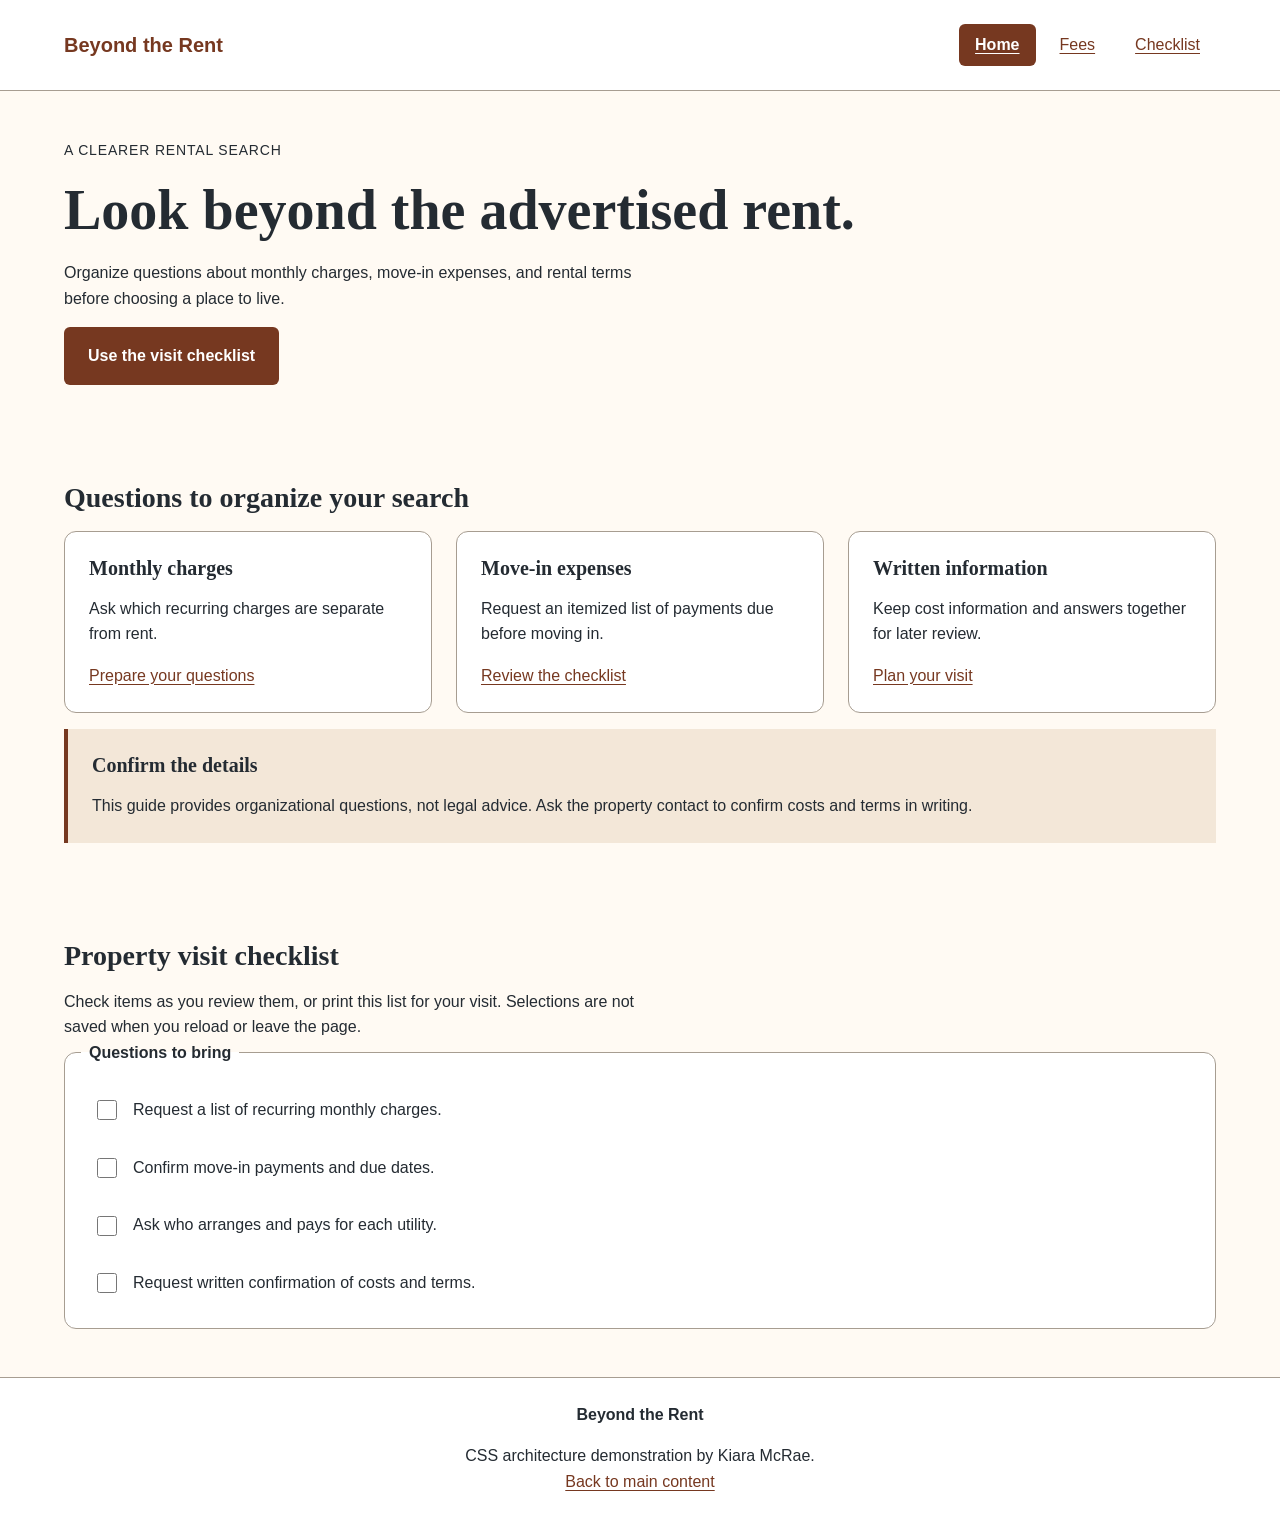
==== index.html @ f8d454f8 "Simplify capstone CSS architecture and component demo" ====
<!doctype html>
<html lang="en">
<head>
  <meta charset="utf-8">
  <meta name="viewport" content="width=device-width, initial-scale=1">
  <meta name="description"
        content="Beyond the Rent helps renters organize questions about housing costs and prepare for property visits.">
  <title>Beyond the Rent | Housing Guide</title>
  <link rel="stylesheet" href="css/styles.css">
</head>
<body>
  <a class="skip-link" href="#main">Skip to main content</a>

  <header class="site-header">
    <div class="container cluster">
      <a class="site-logo" href="index.html">Beyond the Rent</a>
      <nav aria-label="Main navigation">
        <ul class="nav-list">
          <li><a href="index.html" aria-current="page">Home</a></li>
          <li><a href="#fees">Fees</a></li>
          <li><a href="#checklist">Checklist</a></li>
        </ul>
      </nav>
    </div>
  </header>

  <main id="main" class="container" tabindex="-1">
    <section class="hero stack" aria-labelledby="hero-title">
      <p class="u-uppercase">A clearer rental search</p>
      <h1 id="hero-title">Look beyond the advertised rent.</h1>
      <p class="u-measure">
        Organize questions about monthly charges, move-in expenses,
        and rental terms before choosing a place to live.
      </p>
      <a class="button" href="#checklist">Use the visit checklist</a>
    </section>

    <section id="fees" class="section stack" aria-labelledby="fees-title">
      <h2 id="fees-title">Questions to organize your search</h2>

      <div class="card-grid">
        <article class="card">
          <h3>Monthly charges</h3>
          <p>Ask which recurring charges are separate from rent.</p>
          <a href="#checklist">Prepare your questions</a>
        </article>

        <article class="card">
          <h3>Move-in expenses</h3>
          <p>Request an itemized list of payments due before moving in.</p>
          <a href="#checklist">Review the checklist</a>
        </article>

        <article class="card">
          <h3>Written information</h3>
          <p>Keep cost information and answers together for later review.</p>
          <a href="#checklist">Plan your visit</a>
        </article>
      </div>

      <aside class="callout stack" aria-labelledby="notice-title">
        <h3 id="notice-title">Confirm the details</h3>
        <p>
          This guide provides organizational questions, not legal advice.
          Ask the property contact to confirm costs and terms in writing.
        </p>
      </aside>
    </section>

    <section id="checklist" class="section stack"
             aria-labelledby="checklist-title">
      <h2 id="checklist-title">Property visit checklist</h2>
      <p id="checklist-help" class="u-measure">
        Check items as you review them, or print this list for your visit.
        Selections are not saved when you reload or leave the page.
      </p>

      <fieldset class="checklist" aria-describedby="checklist-help">
        <legend>Questions to bring</legend>

        <label class="checklist__item">
          <input type="checkbox" name="visit" value="monthly">
          <span>Request a list of recurring monthly charges.</span>
        </label>

        <label class="checklist__item">
          <input type="checkbox" name="visit" value="move-in">
          <span>Confirm move-in payments and due dates.</span>
        </label>

        <label class="checklist__item">
          <input type="checkbox" name="visit" value="utilities">
          <span>Ask who arranges and pays for each utility.</span>
        </label>

        <label class="checklist__item">
          <input type="checkbox" name="visit" value="written">
          <span>Request written confirmation of costs and terms.</span>
        </label>
      </fieldset>
    </section>
  </main>

  <footer class="site-footer u-text-center">
    <div class="container stack">
      <p><strong>Beyond the Rent</strong></p>
      <p>CSS architecture demonstration by Kiara McRae.</p>
      <a href="#main">Back to main content</a>
    </div>
  </footer>
</body>
</html>
---- css/styles.css ----
/* Beyond the Rent | Kiara McRae */
@layer reset, base, layout, components, utilities, states, overrides, print;

/* RESET */
@layer reset {
  *,
  *::before,
  *::after {
    box-sizing: border-box;
  }

  body, h1, h2, h3, p {
    margin: 0;
  }

  input {
    font: inherit;
  }
}

/* BASE: shared tokens and document defaults */
@layer base {
  :root {
    --color-background: #fffaf3;
    --color-surface: #ffffff;
    --color-text: #242b32;
    --color-brand: #763820;
    --color-brand-hover: #542716;
    --color-border: #a79d91;
    --color-highlight: #f3e7d8;
    --color-complete: #e8f1e9;
    --color-focus: #005fcc;

    --font-body: Arial, Helvetica, sans-serif;
    --font-heading: Georgia, "Times New Roman", serif;
    --text-body: 1rem;
    --text-small: 0.875rem;
    --text-title: clamp(2rem, 1.5rem + 2.5vw, 3.5rem);

    --space-small: 0.5rem;
    --space-medium: 1rem;
    --space-large: 1.5rem;
    --space-section: 3rem;

    --radius-small: 0.375rem;
    --radius-card: 0.75rem;
    --border-width: 1px;
    --container-width: 72rem;
    --measure: 65ch;
    --focus-width: 3px;
    --focus-offset: 3px;
  }

  body {
    background: var(--color-background);
    color: var(--color-text);
    font: var(--text-body)/1.6 var(--font-body);
    overflow-wrap: anywhere;
  }

  h1, h2, h3 {
    font-family: var(--font-heading);
    line-height: 1.2;
  }

  h1 {
    font-size: var(--text-title);
  }

  h2 {
    font-size: 1.75rem;
  }

  h3 {
    font-size: 1.25rem;
  }

  a {
    color: var(--color-brand);
    text-underline-offset: 0.2em;
  }
}

/* LAYOUT: containers, spacing, and responsive composition */
@layer layout {
  .container {
    width: min(calc(100% - 2rem), var(--container-width));
    margin-inline: auto;
  }

  .stack > * + * {
    margin-block-start: var(--space-medium);
  }

  .cluster {
    display: flex;
    flex-wrap: wrap;
    align-items: center;
    justify-content: space-between;
    gap: var(--space-medium);
  }

  .hero,
  .section {
    padding-block: var(--space-section);
  }

  .card-grid {
    display: grid;
    grid-template-columns:
      repeat(auto-fit, minmax(min(100%, 18rem), 1fr));
    gap: var(--space-large);
  }
}

/* COMPONENTS: navigation, button, card, callout, checklist */
@layer components {
  .site-header,
  .site-footer {
    padding-block: var(--space-large);
    background: var(--color-surface);
  }

  .site-header {
    border-bottom: var(--border-width) solid var(--color-border);
  }

  .site-footer {
    border-top: var(--border-width) solid var(--color-border);
  }

  .site-logo {
    font-size: 1.25rem;
    font-weight: bold;
    text-decoration: none;
  }

  .nav-list {
    display: flex;
    flex-wrap: wrap;
    gap: var(--space-small);
    margin: 0;
    padding: 0;
    list-style: none;
  }

  .nav-list a {
    display: inline-block;
    padding: var(--space-small) var(--space-medium);
    border-radius: var(--radius-small);
  }

  .button {
    display: inline-block;
    padding: var(--space-medium) var(--space-large);
    border-radius: var(--radius-small);
    background: var(--color-brand);
    color: var(--color-surface);
    font-weight: bold;
    text-decoration: none;
  }

  .card {
    /* Component-scoped properties */
    --card-padding: var(--space-large);
    --card-background: var(--color-surface);

    display: flex;
    flex-direction: column;
    align-items: flex-start;
    gap: var(--space-medium);
    min-width: 0;
    padding: var(--card-padding);
    border: var(--border-width) solid var(--color-border);
    border-radius: var(--radius-card);
    background: var(--card-background);
  }

  .card a {
    margin-block-start: auto;
  }

  .callout {
    padding: var(--space-large);
    border-inline-start: 4px solid var(--color-brand);
    background: var(--color-highlight);
  }

  .checklist {
    min-width: 0;
    margin: 0;
    padding: var(--space-medium);
    border: var(--border-width) solid var(--color-border);
    border-radius: var(--radius-card);
    background: var(--color-surface);
  }

  .checklist legend {
    padding-inline: var(--space-small);
    font-weight: bold;
  }

  .checklist__item {
    display: flex;
    align-items: flex-start;
    gap: var(--space-medium);
    padding: var(--space-medium);
    cursor: pointer;
  }

  .checklist__item input {
    flex-shrink: 0;
    width: 1.25rem;
    height: 1.25rem;
    margin: 0.2rem 0 0;
    accent-color: var(--color-brand);
  }

  .skip-link {
    position: absolute;
    top: var(--space-small);
    left: var(--space-small);
    padding: var(--space-medium);
    transform: translateY(-200%);
    background: var(--color-surface);
    z-index: 1;
  }
}

/* UTILITIES: each has a single purpose */
@layer utilities {
  .u-measure {
    max-width: var(--measure);
  }

  .u-uppercase {
    font-size: var(--text-small);
    text-transform: uppercase;
    letter-spacing: 0.06em;
  }

  .u-text-center {
    text-align: center;
  }
}

/* STATES: hover, focus, current page, and checked */
@layer states {
  a:hover {
    text-decoration-thickness: 0.15em;
  }

  .nav-list a:hover {
    background: var(--color-highlight);
  }

  .button:hover {
    background: var(--color-brand-hover);
    text-decoration: underline;
  }

  :focus-visible {
    outline: var(--focus-width) solid var(--color-focus);
    outline-offset: var(--focus-offset);
  }

  .skip-link:focus {
    transform: translateY(0);
  }

  .nav-list a[aria-current="page"] {
    background: var(--color-brand);
    color: var(--color-surface);
    font-weight: bold;
    text-decoration: underline;
  }

  .checklist__item input:checked + span {
    background: var(--color-complete);
    font-weight: bold;
    text-decoration: line-through;
  }
}

/* OVERRIDES: reserve for documented exceptions */
@layer overrides {
  /* None currently needed. */
}

/* PRINT: keep the checklist and supporting text readable */
@layer print {
  @media print {
    body {
      background: white;
      color: black;
      font-size: 11pt;
    }

    .site-header,
    .site-footer,
    .skip-link,
    .button {
      display: none;
    }

    .container {
      width: 100%;
      max-width: none;
    }

    .hero,
    .section {
      padding-block: var(--space-medium);
    }

    h1 {
      font-size: 24pt;
    }

    h1, h2, h3 {
      break-after: avoid;
    }

    .card-grid {
      display: block;
    }

    .card,
    .callout,
    .checklist {
      background: white;
      border: 1px solid black;
    }

    .card {
      margin-block-end: var(--space-medium);
    }

    .card,
    .callout,
    .checklist__item {
      break-inside: avoid;
    }

    .checklist__item input:checked + span {
      background: white;
    }

    a {
      color: black;
    }
  }
}
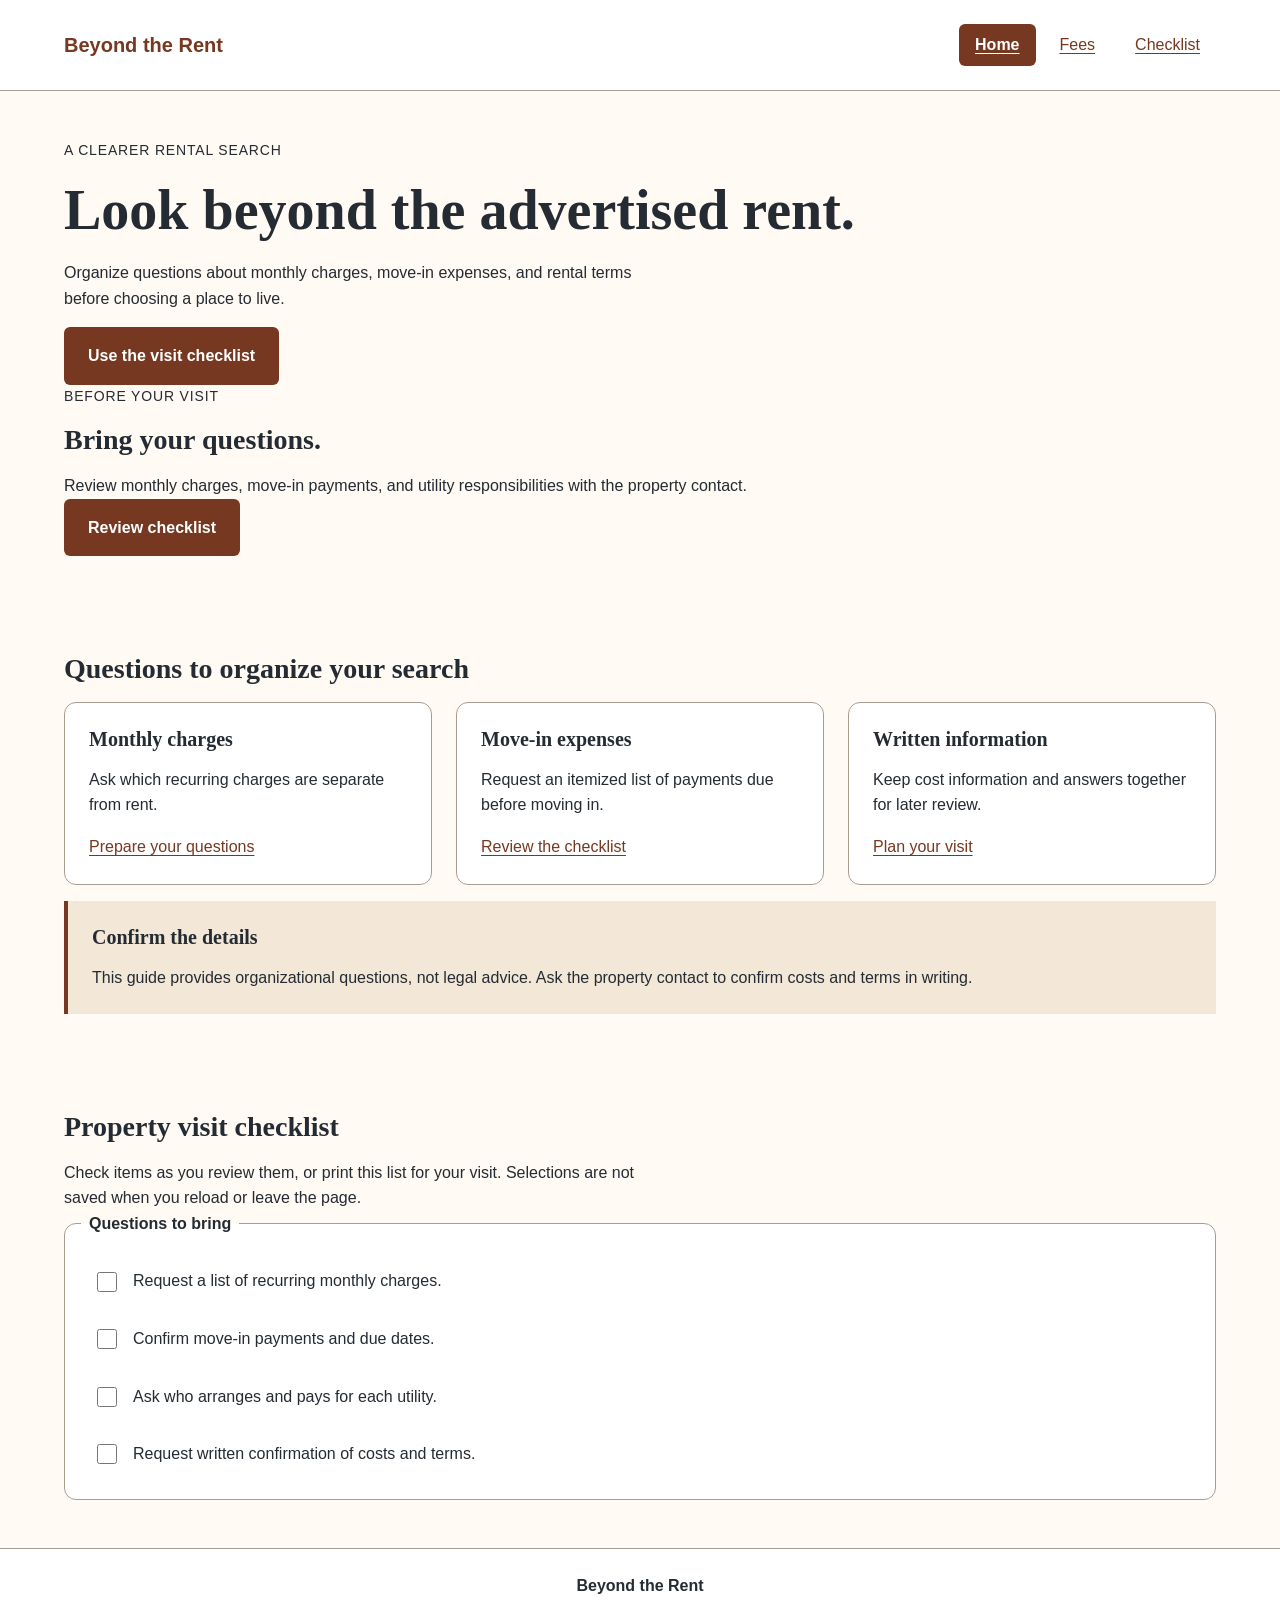
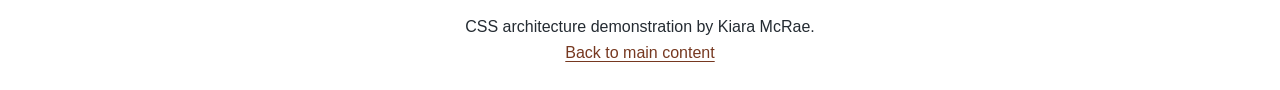
==== commit 6e936145: "Add rental planning card to capstone hero" ====
--- a/index.html
+++ b/index.html
@@ -1,13 +1,15 @@
 <!doctype html>
 <html lang="en">
+
 <head>
   <meta charset="utf-8">
   <meta name="viewport" content="width=device-width, initial-scale=1">
   <meta name="description"
-        content="Beyond the Rent helps renters organize questions about housing costs and prepare for property visits.">
+    content="Beyond the Rent helps renters organize questions about housing costs and prepare for property visits.">
   <title>Beyond the Rent | Housing Guide</title>
   <link rel="stylesheet" href="css/styles.css">
 </head>
+
 <body>
   <a class="skip-link" href="#main">Skip to main content</a>
 
@@ -25,14 +27,30 @@
   </header>
 
   <main id="main" class="container" tabindex="-1">
-    <section class="hero stack" aria-labelledby="hero-title">
-      <p class="u-uppercase">A clearer rental search</p>
-      <h1 id="hero-title">Look beyond the advertised rent.</h1>
-      <p class="u-measure">
-        Organize questions about monthly charges, move-in expenses,
-        and rental terms before choosing a place to live.
-      </p>
-      <a class="button" href="#checklist">Use the visit checklist</a>
+    <section class="hero hero-layout" aria-labelledby="hero-title">
+      <div class="stack">
+        <p class="u-uppercase">A clearer rental search</p>
+        <h1 id="hero-title">Look beyond the advertised rent.</h1>
+        <p class="u-measure">
+          Organize questions about monthly charges, move-in expenses,
+          and rental terms before choosing a place to live.
+        </p>
+        <a class="button" href="#checklist">Use the visit checklist</a>
+      </div>
+
+      <div class="resource-shell">
+        <aside class="planning-card" aria-labelledby="planning-title">
+          <div class="stack">
+            <p class="u-uppercase">Before your visit</p>
+            <h2 id="planning-title">Bring your questions.</h2>
+            <p>
+              Review monthly charges, move-in payments, and utility
+              responsibilities with the property contact.
+            </p>
+          </div>
+          <a class="button" href="#checklist">Review checklist</a>
+        </aside>
+      </div>
     </section>
 
     <section id="fees" class="section stack" aria-labelledby="fees-title">
@@ -67,8 +85,7 @@
       </aside>
     </section>
 
-    <section id="checklist" class="section stack"
-             aria-labelledby="checklist-title">
+    <section id="checklist" class="section stack" aria-labelledby="checklist-title">
       <h2 id="checklist-title">Property visit checklist</h2>
       <p id="checklist-help" class="u-measure">
         Check items as you review them, or print this list for your visit.
@@ -109,4 +126,5 @@
     </div>
   </footer>
 </body>
+
 </html>
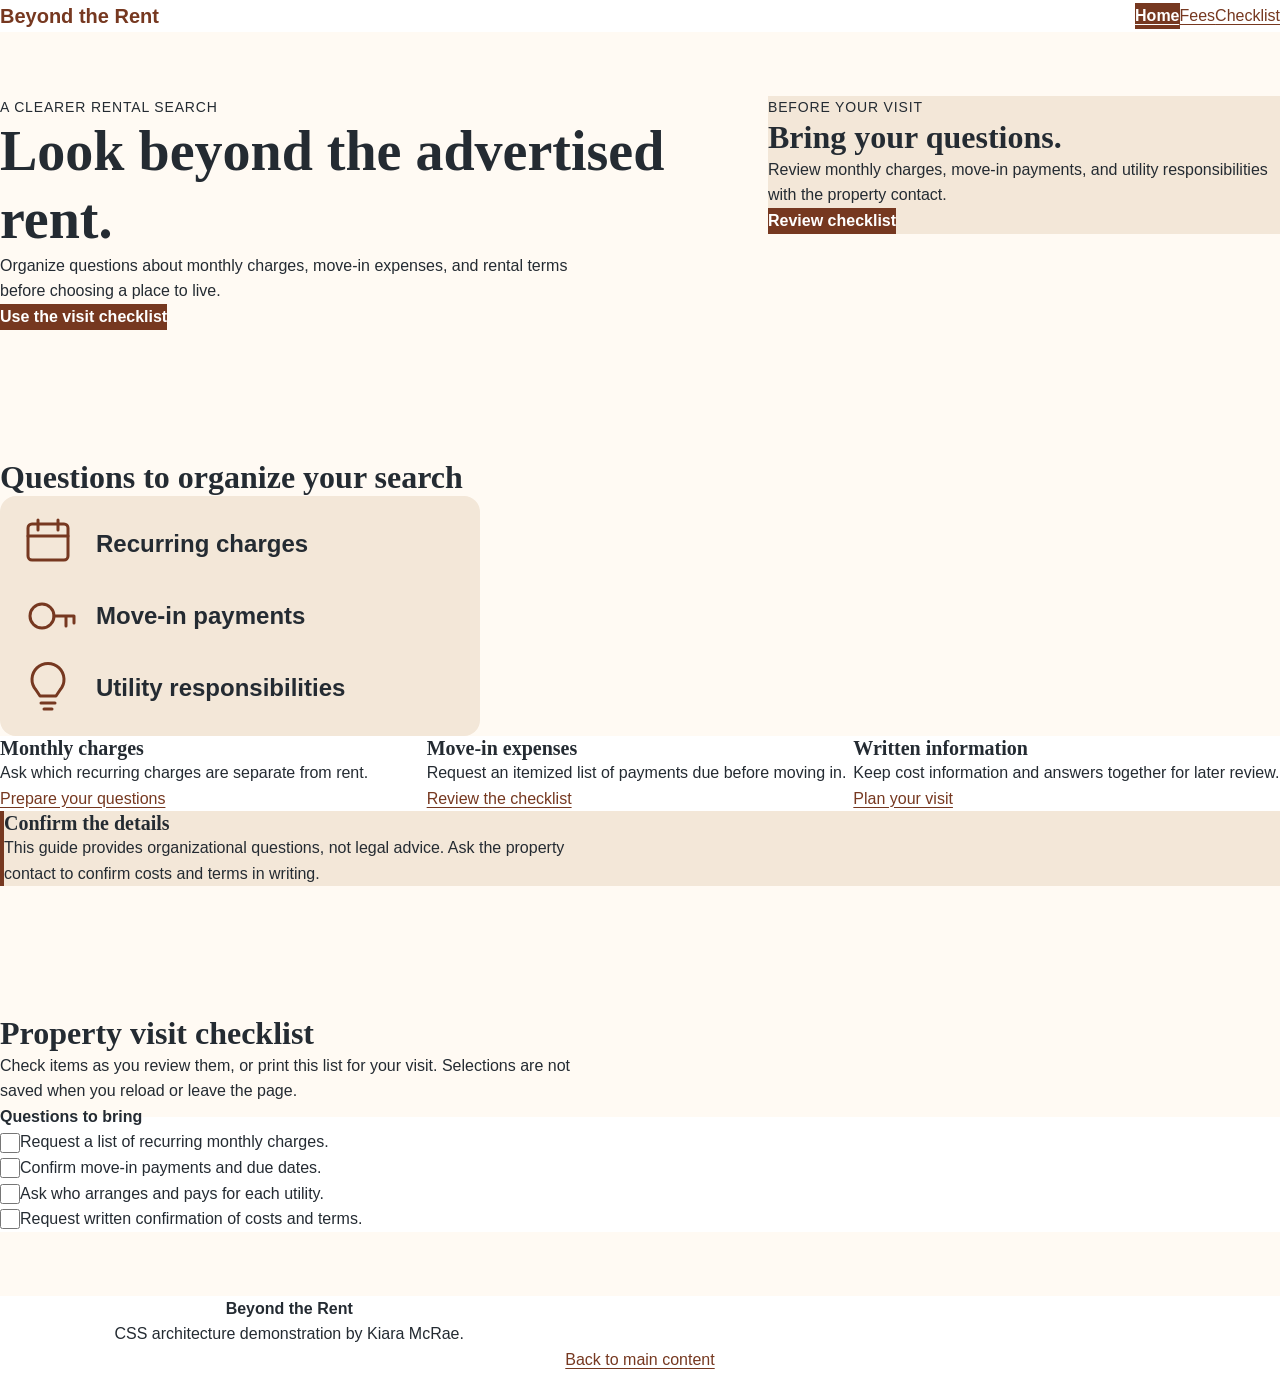
==== commit 53791fe2: "Display accessible rental cost graphic and refine reading measure" ====
--- a/index.html
+++ b/index.html
@@ -56,6 +56,9 @@
     <section id="fees" class="section stack" aria-labelledby="fees-title">
       <h2 id="fees-title">Questions to organize your search</h2>
 
+      <img class="cost-graphic" src="assets/rental-costs.svg"
+        alt="Rental cost topics: recurring charges, move-in payments, and utility responsibilities." width="480"
+        height="240">
       <div class="card-grid">
         <article class="card">
           <h3>Monthly charges</h3>
--- a/css/styles.css
+++ b/css/styles.css
@@ -3,13 +3,18 @@
 
 /* RESET */
 @layer reset {
+
   *,
   *::before,
   *::after {
     box-sizing: border-box;
   }
 
-  body, h1, h2, h3, p {
+  body,
+  h1,
+  h2,
+  h3,
+  p {
     margin: 0;
   }
 
@@ -33,19 +38,15 @@
 
     --font-body: Arial, Helvetica, sans-serif;
     --font-heading: Georgia, "Times New Roman", serif;
+
     --text-body: 1rem;
     --text-small: 0.875rem;
     --text-title: clamp(2rem, 1.5rem + 2.5vw, 3.5rem);
-
-    --space-small: 0.5rem;
-    --space-medium: 1rem;
-    --space-large: 1.5rem;
-    --space-section: 3rem;
-
-    --radius-small: 0.375rem;
-    --radius-card: 0.75rem;
-    --border-width: 1px;
-    --container-width: 72rem;
+    --text-section: clamp(1.5rem, 1.25rem + 1vw, 2rem);
+    --text-card: 1.25rem;
+
+    --line-body: 1.6;
+    --line-heading: 1.2;
     --measure: 65ch;
     --focus-width: 3px;
     --focus-offset: 3px;
@@ -54,13 +55,15 @@
   body {
     background: var(--color-background);
     color: var(--color-text);
-    font: var(--text-body)/1.6 var(--font-body);
+font: var(--text-body)/var(--line-body) var(--font-body);
     overflow-wrap: anywhere;
   }
 
-  h1, h2, h3 {
+  h1,
+  h2,
+  h3 {
     font-family: var(--font-heading);
-    line-height: 1.2;
+line-height: var(--line-heading);
   }
 
   h1 {
@@ -68,11 +71,11 @@
   }
 
   h2 {
-    font-size: 1.75rem;
+font-size: var(--text-section);
   }
 
   h3 {
-    font-size: 1.25rem;
+font-size: var(--text-card);
   }
 
   a {
@@ -88,7 +91,7 @@
     margin-inline: auto;
   }
 
-  .stack > * + * {
+  .stack>*+* {
     margin-block-start: var(--space-medium);
   }
 
@@ -115,6 +118,7 @@
 
 /* COMPONENTS: navigation, button, card, callout, checklist */
 @layer components {
+
   .site-header,
   .site-footer {
     padding-block: var(--space-large);
@@ -275,7 +279,7 @@
     text-decoration: underline;
   }
 
-  .checklist__item input:checked + span {
+  .checklist__item input:checked+span {
     background: var(--color-complete);
     font-weight: bold;
     text-decoration: line-through;
@@ -317,7 +321,9 @@
       font-size: 24pt;
     }
 
-    h1, h2, h3 {
+    h1,
+    h2,
+    h3 {
       break-after: avoid;
     }
 
@@ -342,7 +348,7 @@
       break-inside: avoid;
     }
 
-    .checklist__item input:checked + span {
+    .checklist__item input:checked+span {
       background: white;
     }
 
@@ -350,4 +356,148 @@
       color: black;
     }
   }
+}
+
+/* Module 3: responsive layout extensions */
+@layer layout {
+  .container {
+    width: auto;
+    inline-size: min(calc(100% - 2rem), var(--container-width));
+  }
+
+  .hero,
+  .section {
+    padding-block: clamp(2rem, 5vw, 4rem);
+  }
+
+  /* Second Grid pattern, alongside the existing card grid */
+  .hero-layout {
+    display: grid;
+    grid-template-columns: minmax(0, 1fr);
+    align-items: start;
+    gap: var(--space-section);
+  }
+
+  .hero-layout>* {
+    min-inline-size: 0;
+  }
+
+  /* Starting threshold: verify with the long hero heading
+     and planning card during browser testing. */
+  @media (min-width: 60rem) {
+    .hero-layout {
+      grid-template-columns:
+        minmax(0, 3fr) minmax(18rem, 2fr);
+    }
+  }
+}
+
+@layer components {
+  .site-header {
+    border-bottom: 0;
+    border-block-end:
+      var(--border-width) solid var(--color-border);
+  }
+
+  .site-footer {
+    border-top: 0;
+    border-block-start:
+      var(--border-width) solid var(--color-border);
+  }
+
+  .card,
+  .checklist {
+    min-inline-size: 0;
+  }
+
+  .skip-link {
+    top: auto;
+    left: auto;
+    inset-block-start: var(--space-small);
+    inset-inline-start: var(--space-small);
+  }
+
+  .resource-shell {
+    container: planning / inline-size;
+    min-inline-size: 0;
+  }
+
+  /* Stacked default also serves as the fallback */
+  .planning-card {
+    display: grid;
+    grid-template-columns: minmax(0, 1fr);
+    gap: var(--space-large);
+    padding: var(--space-large);
+    border: var(--border-width) solid var(--color-border);
+    border-radius: var(--radius-card);
+    background: var(--color-highlight);
+  }
+
+  .planning-card>* {
+    min-inline-size: 0;
+  }
+
+  .planning-card>.button {
+    justify-self: start;
+  }
+
+  @container planning (min-width: 36rem) {
+    .planning-card {
+      grid-template-columns: minmax(0, 1fr) fit-content(12rem);
+      align-items: center;
+    }
+  }
+}
+
+@layer states {
+
+  /* Stronger component boundaries for increased contrast */
+  @media (prefers-contrast: more) {
+    :root {
+      --color-border: #242b32;
+      --border-width: 2px;
+      --focus-width: 4px;
+    }
+  }
+}
+
+@layer print {
+  @media print {
+    .container {
+      inline-size: 100%;
+    }
+
+    .hero-layout,
+    .planning-card {
+      display: block;
+    }
+
+    .resource-shell {
+      container-type: normal;
+      margin-block-start: var(--space-medium);
+    }
+
+    .planning-card {
+      background: white;
+      border: 1px solid black;
+      break-inside: avoid;
+    }
+  }
+}
+
+/* Module 4: responsive graphic and reading measure */
+@layer base {
+  p {
+    max-inline-size: var(--measure);
+  }
+}
+
+@layer components {
+  .cost-graphic {
+    display: block;
+    inline-size: 100%;
+    max-inline-size: 30rem;
+    block-size: auto;
+    aspect-ratio: 2 / 1;
+  }
 }
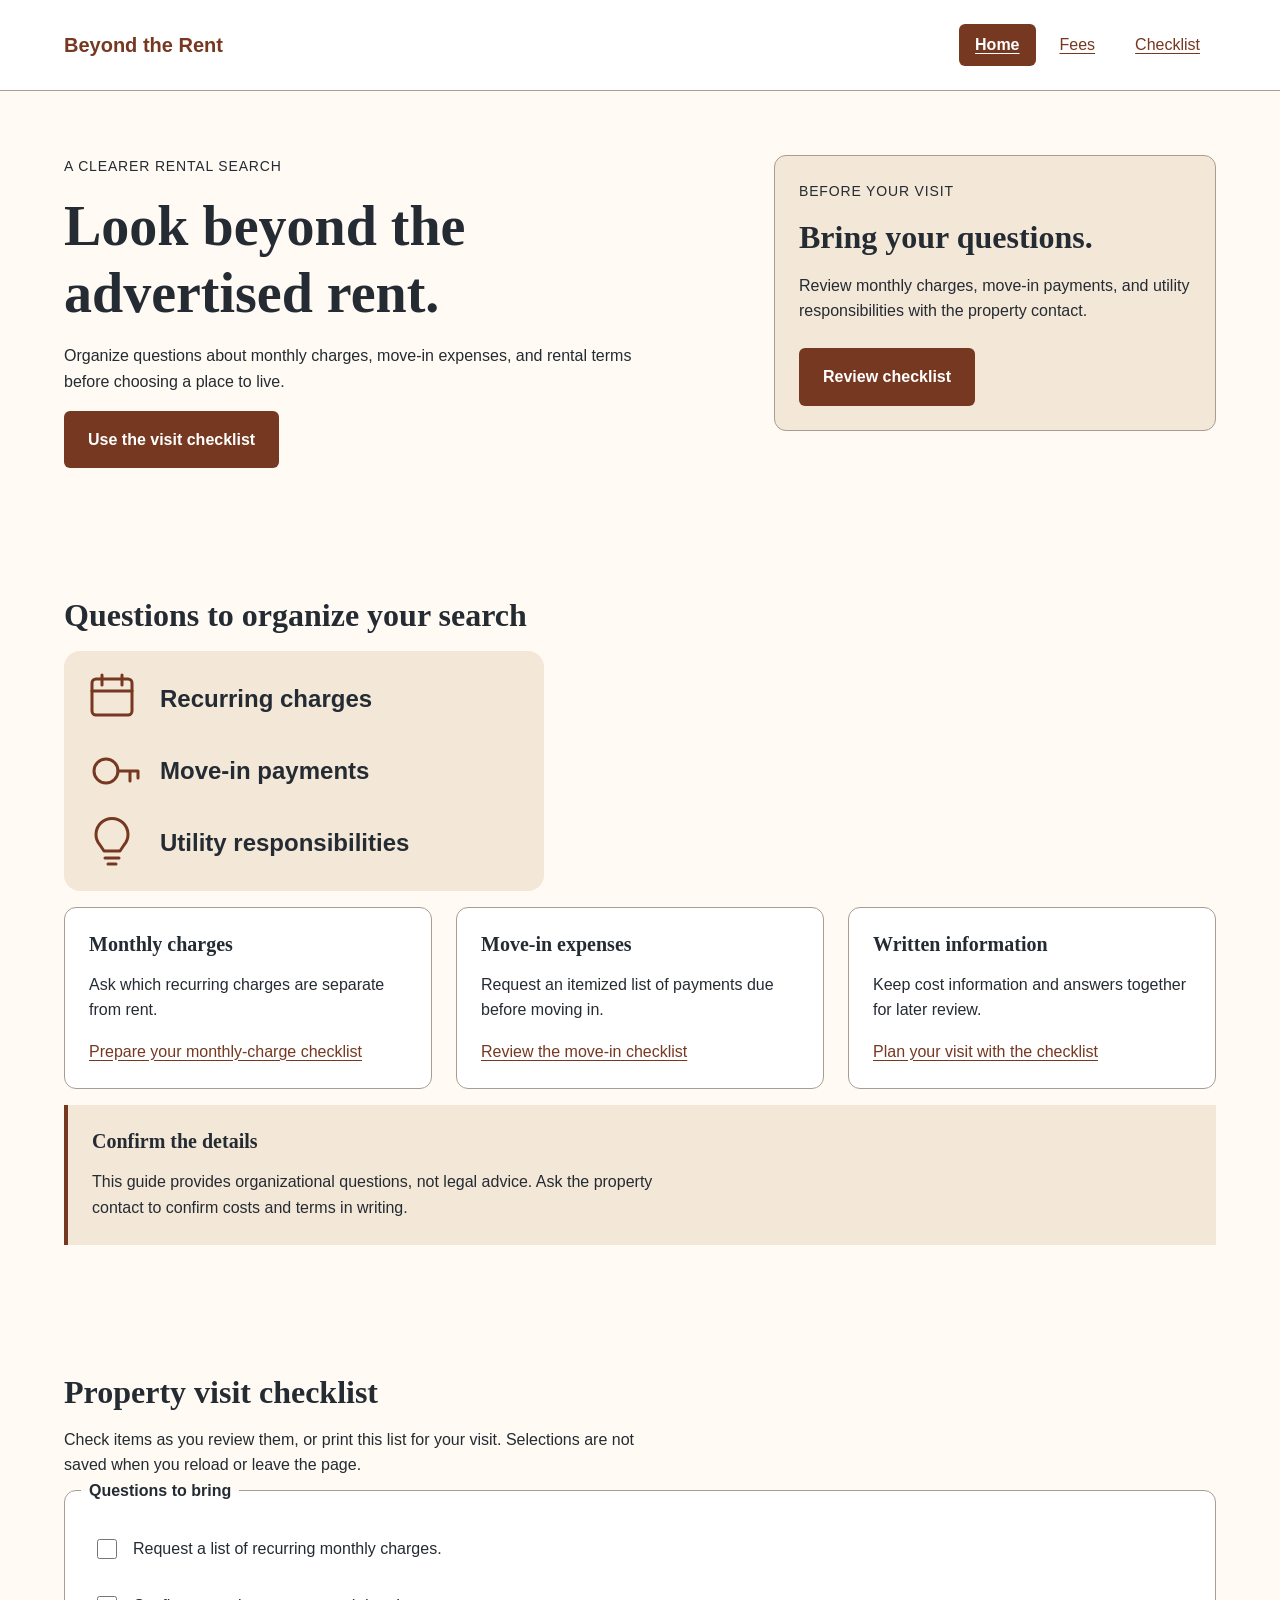
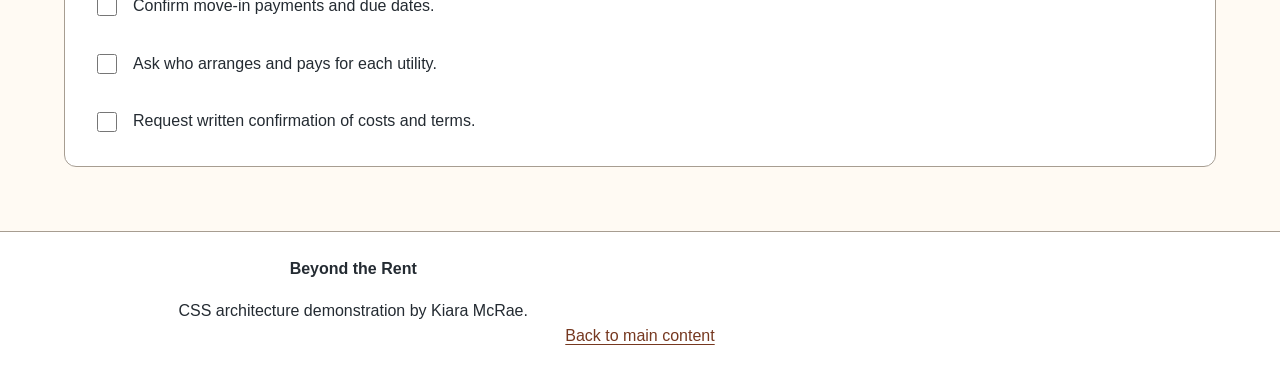
==== commit ee8fd64e: "Clarify checklist links and improve checked text readability" ====
--- a/index.html
+++ b/index.html
@@ -63,19 +63,19 @@
         <article class="card">
           <h3>Monthly charges</h3>
           <p>Ask which recurring charges are separate from rent.</p>
-          <a href="#checklist">Prepare your questions</a>
+          <a href="#checklist">Prepare your monthly-charge checklist</a>
         </article>
 
         <article class="card">
           <h3>Move-in expenses</h3>
           <p>Request an itemized list of payments due before moving in.</p>
-          <a href="#checklist">Review the checklist</a>
+          <a href="#checklist">Review the move-in checklist</a>
         </article>
 
         <article class="card">
           <h3>Written information</h3>
           <p>Keep cost information and answers together for later review.</p>
-          <a href="#checklist">Plan your visit</a>
+          <a href="#checklist">Plan your visit with the checklist</a>
         </article>
       </div>
 
--- a/css/styles.css
+++ b/css/styles.css
@@ -47,6 +47,15 @@
 
     --line-body: 1.6;
     --line-heading: 1.2;
+    --space-small: 0.5rem;
+    --space-medium: 1rem;
+    --space-large: 1.5rem;
+    --space-section: 3rem;
+
+    --radius-small: 0.375rem;
+    --radius-card: 0.75rem;
+    --border-width: 1px;
+    --container-width: 72rem;
     --measure: 65ch;
     --focus-width: 3px;
     --focus-offset: 3px;
@@ -55,7 +64,7 @@
   body {
     background: var(--color-background);
     color: var(--color-text);
-font: var(--text-body)/var(--line-body) var(--font-body);
+    font: var(--text-body)/var(--line-body) var(--font-body);
     overflow-wrap: anywhere;
   }
 
@@ -63,7 +72,7 @@
   h2,
   h3 {
     font-family: var(--font-heading);
-line-height: var(--line-heading);
+    line-height: var(--line-heading);
   }
 
   h1 {
@@ -71,11 +80,11 @@
   }
 
   h2 {
-font-size: var(--text-section);
+    font-size: var(--text-section);
   }
 
   h3 {
-font-size: var(--text-card);
+    font-size: var(--text-card);
   }
 
   a {
@@ -282,7 +291,7 @@
   .checklist__item input:checked+span {
     background: var(--color-complete);
     font-weight: bold;
-    text-decoration: line-through;
+text-decoration: none;
   }
 }
 
